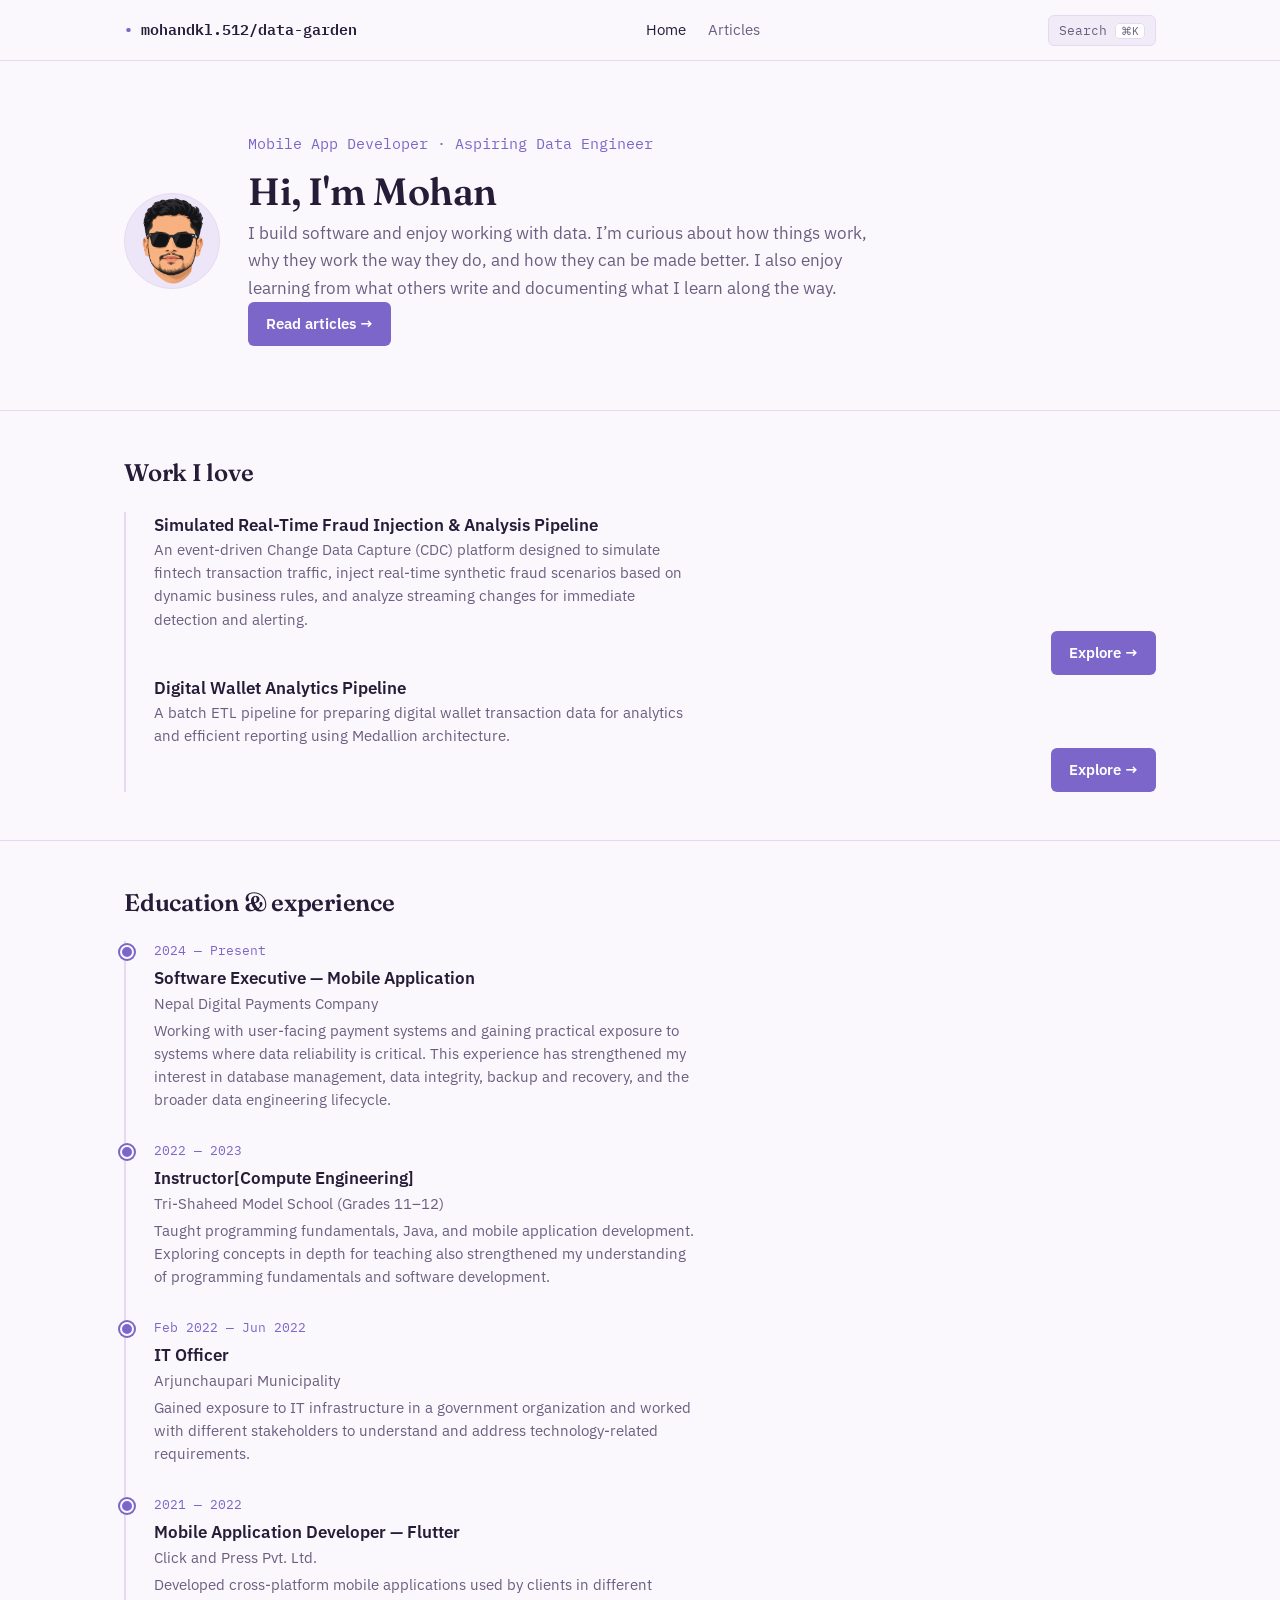
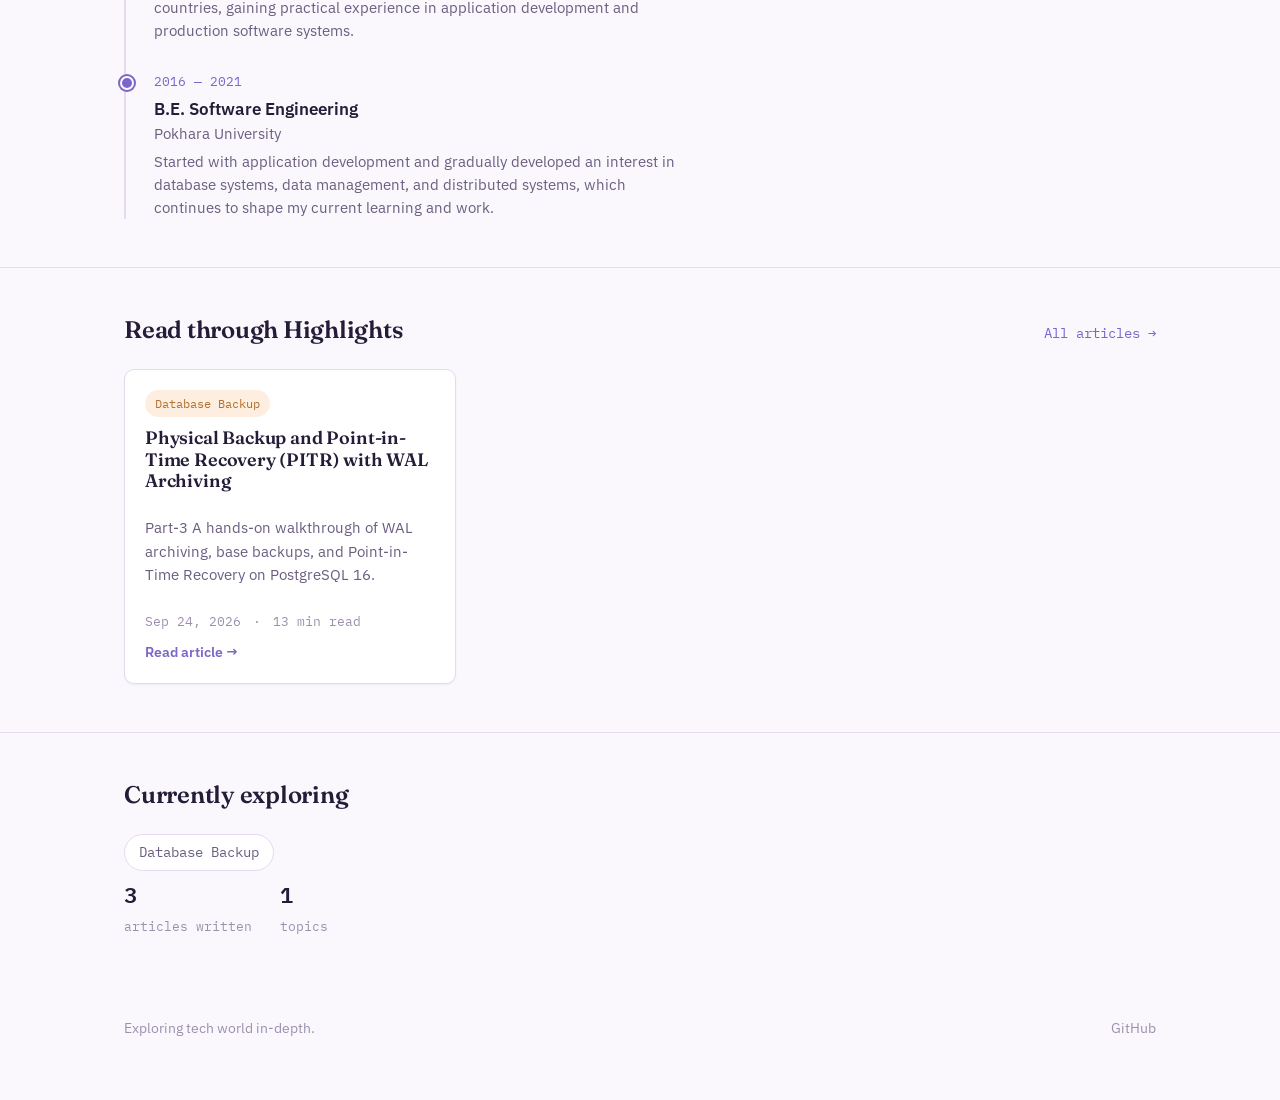
==== index.html @ 6435a948 "v1.0 First Commit." ====
<!doctype html>
<html lang="en">

<head>
    <meta charset="utf-8">
    <meta name="viewport" content="width=device-width, initial-scale=1">
    <title>Home — Data Garden</title>
    <meta name="description" content="A personal notebook on database systems, and  data engineering">
    <link rel="icon" href="data:,">
    <link rel="preconnect" href="https://fonts.googleapis.com">
    <link rel="preconnect" href="https://fonts.gstatic.com" crossorigin>
    <link
        href="https://fonts.googleapis.com/css2?family=Fraunces:opsz,wght@9..144,500;9..144,600&family=IBM+Plex+Sans:wght@400;500;600&family=IBM+Plex+Mono:wght@400;500;600&display=swap"
        rel="stylesheet">
    <link rel="stylesheet" href="assets/css/style.css">
</head>

<body>
    <a class="skip-link" href="#main">Skip to content</a>

    <nav class="site-nav">
        <div class="wrap">
            <a class="brand" href="index.html"><span class="dot">&bull;</span> mohandkl.512/data-garden</a>
            <div class="nav-links">
                <a href="index.html" class="active">Home</a>
                <a href="articles.html">Articles</a>
                <!-- <a href="about.html">About</a> -->
            </div>
            <button class="nav-search-btn" type="button" aria-label="Search articles">
                Search <span class="hint"><kbd>&#8984;K</kbd></span>
            </button>
            <button class="nav-toggle" type="button" aria-label="Toggle menu">&#9776;</button>
        </div>
    </nav>

    <main id="main">

        <!-- ---------------- Hero ---------------- -->
        <section class="hero">
            <div class="wrap">
                <img class="avatar" src="assets/images/profile.png" alt="Portrait illustration">
                <div>
                    <p class="role">Mobile App Developer &middot; Aspiring Data Engineer</p>
                    <h1>Hi, I'm Mohan</h1>
                    <div>
                        <p class="lede">
                            I build software and enjoy working with data. I’m curious about how
                            things work, why they work the way they do, and how they can be made better. I also enjoy
                            learning from what others write and documenting what I learn along the way.
                            <a class="btn" href="articles.html">Read articles &rarr;</a>
                    </div>
                </div>
        </section>
        <section class="block">
            <div class="wrap">
                <div class="block-head">
                    <h2>Work I love</h2>
                </div>
                <ol class="timeline" style="list-style:none; margin:0;">
                    <li>
                        <div class="timeline-title">Simulated Real-Time Fraud Injection & Analysis Pipeline</div>
                        <div class="timeline-desc">
                            An event-driven Change Data Capture (CDC) platform designed to simulate fintech transaction
                            traffic, inject real-time synthetic fraud scenarios based on dynamic business rules, and
                            analyze streaming changes for immediate detection and alerting.
                        </div>
                    </li>
                    <div style="text-align: right;">
                        <a class="btn" href="project.html?file=works/fraud_detection_system.md">Explore
                            &rarr;</a>
                    </div>
                </ol>
                <ol class="timeline" style="list-style:none; margin:0;">
                    <li>
                        <div class="timeline-title">Digital Wallet Analytics Pipeline</div>
                        <div class="timeline-desc">
                            A batch ETL pipeline for preparing digital wallet transaction data for analytics and
                            efficient reporting using Medallion architecture.
                        </div>
                    </li>
                    <div style="text-align: right;">
                        <a class="btn" href="project.html?file=works/live_digital_wallet_analytics_pipeline.md">Explore
                            &rarr;</a>
                    </div>
                </ol>

            </div>
        </section>

        <!-- ---------------- Timeline ---------------- -->
        <section class="block">
            <div class="wrap">
                <div class="block-head">
                    <h2>Education &amp; experience</h2>
                </div>
                <ol class="timeline" style="list-style:none; margin:0;">
                    <li class="timeline-item">
                        <div class="timeline-period">2024 — Present</div>
                        <div class="timeline-title">Software Executive — Mobile Application</div>
                        <div class="timeline-org">Nepal Digital Payments Company</div>
                        <div class="timeline-desc">
                            Working with user-facing payment systems and gaining practical exposure to systems where
                            data reliability is critical. This experience has strengthened my interest in database
                            management, data integrity, backup and recovery, and the broader data engineering lifecycle.
                        </div>
                    </li>
                    <li class="timeline-item">
                        <div class="timeline-period">2022 — 2023</div>
                        <div class="timeline-title">Instructor[Compute Engineering]</div>
                        <div class="timeline-org">Tri-Shaheed Model School (Grades 11–12)</div>
                        <div class="timeline-desc">
                            Taught programming fundamentals, Java, and mobile application development. Exploring
                            concepts in depth for teaching also strengthened my understanding of programming
                            fundamentals and software development.
                        </div>
                    </li>

                    <li class="timeline-item">
                        <div class="timeline-period">Feb 2022 — Jun 2022</div>
                        <div class="timeline-title">IT Officer</div>
                        <div class="timeline-org">Arjunchaupari Municipality</div>
                        <div class="timeline-desc">
                            Gained exposure to IT infrastructure in a government organization and worked with
                            different stakeholders to understand and address technology-related requirements.
                        </div>
                    </li>

                    <li class="timeline-item">
                        <div class="timeline-period">2021 — 2022</div>
                        <div class="timeline-title">Mobile Application Developer — Flutter</div>
                        <div class="timeline-org">Click and Press Pvt. Ltd.</div>
                        <div class="timeline-desc">
                            Developed cross-platform mobile applications used by clients in different countries,
                            gaining practical experience in application development and production software systems.
                        </div>
                    </li>

                    <li class="timeline-item">
                        <div class="timeline-period">2016 — 2021</div>
                        <div class="timeline-title">B.E. Software Engineering</div>
                        <div class="timeline-org">Pokhara University</div>
                        <div class="timeline-desc">
                            Started with application development and gradually developed an interest in database
                            systems, data management, and distributed systems, which continues to shape my current
                            learning and work.
                        </div>
                    </li>

                </ol>

            </div>
        </section>

        <!-- ---------------- Highlights ---------------- -->
        <section class="block">
            <div class="wrap">
                <div class="block-head">
                    <h2>Read through Highlights</h2>
                    <a class="meta-link" href="articles.html">All articles &rarr;</a>
                </div>
                <div class="card-grid" id="highlights-grid">
                    <div class="loading-hint">Loading articles&hellip;</div>
                </div>
            </div>
        </section>

        <!-- ---------------- Exploring / stats ---------------- -->
        <section class="block">
            <div class="wrap">
                <div class="block-head">
                    <h2>Currently exploring</h2>
                </div>
                <div class="tag-cloud" id="exploring-tags"></div>
                <div class="stat-row">
                    <div class="stat"><span class="num" id="stat-articles">&mdash;</span><br><span
                            class="label">articles written</span></div>
                    <div class="stat"><span class="num" id="stat-categories">&mdash;</span><br><span
                            class="label">topics</span></div>
                </div>
            </div>
        </section>

    </main>

    <footer class="site-footer">
        <div class="wrap" style="display:flex; justify-content:space-between; width:100%; flex-wrap:wrap; gap:10px;">
            <span>Exploring tech world in-depth.</span>
            <span><a href="https://github.com/MohanDhakal" target="_blank" rel="noopener">GitHub</a></span>
        </div>
    </footer>

    <div class="search-overlay">
        <div class="search-panel">
            <div class="search-input-row">
                <span aria-hidden="true">&#128269;</span>
                <input class="search-input" type="text" placeholder="Search articles..." aria-label="Search articles">
                <span class="esc">ESC</span>
            </div>
            <div class="search-results"></div>
        </div>
    </div>

    <script src="assets/js/utils.js"></script>
    <script src="assets/js/home.js"></script>
</body>

</html>
---- assets/css/style.css ----
/* ============================================================
   Design tokens
   Palette: paper background, deep ink, garden-green accent,
   mustard secondary for playful highlights.
   Type: Fraunces (display/headings) + IBM Plex Sans (body)
         + IBM Plex Mono (code, meta, labels).
   ============================================================ */

:root {
    --bg: #faf8fc;
    --bg-raised: #f1ebf8;
    --bg-card: #ffffff;
    --ink: #251c38;
    --ink-soft: #6b5e80;
    --ink-faint: #9c90ae;
    --line: #e5daf1;
    --line-strong: #cdb9e3;
    --accent: #7c66c9;
    --accent-ink: #ffffff;
    --accent-soft: #ede6f9;
    --gold: #a1608f;
    --gold-soft: #f6e9f2;
    --code-bg: #f2edf8;
    --shadow: 0 1px 2px rgba(37, 28, 56, 0.06);
    --shadow-hover: 0 6px 22px rgba(37, 28, 56, 0.10);
    --radius: 10px;
    --radius-sm: 6px;
    --content-width: 68ch;
    --page-width: 1080px;
    --font-display: "Fraunces", Georgia, "Times New Roman", serif;
    --font-body: "IBM Plex Sans", -apple-system, BlinkMacSystemFont, "Segoe UI", sans-serif;
    --font-mono: "IBM Plex Mono", ui-monospace, SFMono-Regular, Menlo, Consolas, monospace;
}

@media (prefers-color-scheme: dark) {
    :root {
        --bg: #17131f;
        --bg-raised: #1e1828;
        --bg-card: #1e1828;
        --ink: #ece6f5;
        --ink-soft: #b7a9cc;
        --ink-faint: #86799f;
        --line: #2c2438;
        --line-strong: #3d3250;
        --accent: #a58cf5;
        --accent-ink: #17131f;
        --accent-soft: #251d38;
        --gold: #cf8fbb;
        --gold-soft: #2c2030;
        --code-bg: #1c1626;
        --shadow: 0 1px 2px rgba(0, 0, 0, 0.35);
        --shadow-hover: 0 8px 26px rgba(0, 0, 0, 0.45);
    }
}

* {
    box-sizing: border-box;
}

html {
    scroll-behavior: smooth;
}

@media (prefers-reduced-motion: reduce) {
    html {
        scroll-behavior: auto;
    }

    *,
    *::before,
    *::after {
        animation-duration: 0.01ms !important;
        animation-iteration-count: 1 !important;
        transition-duration: 0.01ms !important;
        scroll-behavior: auto !important;
    }
}

body {
    margin: 0;
    background: var(--bg);
    color: var(--ink);
    font-family: var(--font-body);
    font-size: 16px;
    line-height: 1.6;
    -webkit-font-smoothing: antialiased;
}

img {
    max-width: 100%;
    display: block;
}

a {
    color: var(--accent);
    text-decoration: none;
}

a:hover {
    text-decoration: underline;
}

:focus-visible {
    outline: 2px solid var(--accent);
    outline-offset: 2px;
    border-radius: 3px;
}

h1,
h2,
h3,
h4 {
    font-family: var(--font-display);
    font-weight: 600;
    line-height: 1.2;
    margin: 0 0 0.5em;
    letter-spacing: -0.01em;
}

.wrap {
    max-width: var(--page-width);
    margin: 0 auto;
    padding: 0 24px;
}

/* ---------------- Nav ---------------- */

.site-nav {
    border-bottom: 1px solid var(--line);
    background: var(--bg);
    position: sticky;
    top: 0;
    z-index: 40;
}

.site-nav .wrap {
    display: flex;
    align-items: center;
    justify-content: space-between;
    height: 60px;
    gap: 16px;
}

.brand {
    font-family: var(--font-mono);
    font-weight: 600;
    font-size: 15px;
    color: var(--ink);
    display: flex;
    align-items: center;
    gap: 8px;
}

.brand:hover {
    text-decoration: none;
}

.brand .dot {
    color: var(--accent);
}

.nav-links {
    display: flex;
    align-items: center;
    gap: 22px;
    font-size: 14.5px;
}

.nav-links a {
    color: var(--ink-soft);
}

.nav-links a.active,
.nav-links a:hover {
    color: var(--ink);
    text-decoration: none;
}

.nav-search-btn {
    font-family: var(--font-mono);
    font-size: 13px;
    color: var(--ink-soft);
    background: var(--bg-raised);
    border: 1px solid var(--line);
    border-radius: var(--radius-sm);
    padding: 6px 10px;
    cursor: pointer;
    display: flex;
    align-items: center;
    gap: 8px;
}

.nav-search-btn:hover {
    border-color: var(--line-strong);
    color: var(--ink);
}

.nav-search-btn kbd {
    font-family: var(--font-mono);
    background: var(--bg-card);
    border: 1px solid var(--line);
    border-radius: 4px;
    padding: 0 5px;
    font-size: 11px;
}

.nav-toggle {
    display: none;
    background: none;
    border: 1px solid var(--line);
    border-radius: var(--radius-sm);
    width: 38px;
    height: 38px;
    font-size: 18px;
    cursor: pointer;
    color: var(--ink);
}

@media (max-width: 720px) {
    .nav-links {
        display: none;
        position: absolute;
        top: 60px;
        left: 0;
        right: 0;
        background: var(--bg);
        border-bottom: 1px solid var(--line);
        flex-direction: column;
        align-items: flex-start;
        padding: 14px 24px 20px;
        gap: 14px;
    }

    .nav-links.open {
        display: flex;
    }

    .nav-toggle {
        display: block;
    }

    .nav-search-btn span.hint {
        display: none;
    }
}

/* ---------------- Hero ---------------- */

.hero {
    padding: 56px 0 44px;
    border-bottom: 1px solid var(--line);
}

.hero .wrap {
    display: grid;
    grid-template-columns: 96px 1fr;
    gap: 28px;
    align-items: center;
}

.avatar {
    width: 96px;
    height: 96px;
    border-radius: 50%;
    border: 1px solid var(--line);
    background: var(--accent-soft);
}

.hero h1 {
    font-size: clamp(28px, 4vw, 38px);
    margin-bottom: 6px;
}

.hero .role {
    font-family: var(--font-mono);
    color: var(--accent);
    font-size: 14.5px;
    margin-bottom: 14px;
}

.hero p.lede {
    max-width: 62ch;
    color: var(--ink-soft);
    font-size: 17px;
    margin: 0 0 20px;
}

.btn {
    display: inline-flex;
    align-items: center;
    gap: 8px;
    background: var(--accent);
    color: var(--accent-ink);
    font-weight: 600;
    padding: 10px 18px;
    border-radius: var(--radius-sm);
    font-size: 15px;
    border: none;
    cursor: pointer;
}

.btn:hover {
    text-decoration: none;
    filter: brightness(1.06);
}

.btn-ghost {
    background: transparent;
    color: var(--ink);
    border: 1px solid var(--line-strong);
}

@media (max-width: 560px) {
    .hero .wrap {
        grid-template-columns: 64px 1fr;
        gap: 16px;
    }

    .avatar {
        width: 64px;
        height: 64px;
    }
}

/* ---------------- Sections ---------------- */

section.block {
    padding: 48px 0;
    border-bottom: 1px solid var(--line);
}

section.block:last-of-type {
    border-bottom: none;
}

.block-head {
    display: flex;
    align-items: baseline;
    justify-content: space-between;
    gap: 16px;
    margin-bottom: 24px;
}

.block-head h2 {
    font-size: 24px;
    margin: 0;
}

.block-head .meta-link {
    font-size: 14px;
    font-family: var(--font-mono);
}

/* ---------------- Currently working on ---------------- */

.project-grid {
    display: grid;
    grid-template-columns: repeat(auto-fill, minmax(280px, 1fr));
    gap: 18px;
}

.project-card {
    background: var(--bg-card);
    border: 1px solid var(--line);
    border-radius: var(--radius);
    padding: 20px;
    box-shadow: var(--shadow);
}

.project-card-head {
    display: flex;
    align-items: center;
    justify-content: space-between;
    gap: 10px;
    margin-bottom: 8px;
}

.project-card h3 {
    font-size: 17px;
    margin: 0;
}

.status-pill {
    font-family: var(--font-mono);
    font-size: 11.5px;
    padding: 3px 9px;
    border-radius: 100px;
    white-space: nowrap;
    background: var(--accent-soft);
    color: var(--accent);
    display: inline-flex;
    align-items: center;
    gap: 5px;
}

.status-pill::before {
    content: "";
    width: 6px;
    height: 6px;
    border-radius: 50%;
    background: currentColor;
}

.project-card p.desc {
    color: var(--ink-soft);
    font-size: 14.5px;
    margin: 0 0 14px;
}

.project-tags {
    display: flex;
    flex-wrap: wrap;
    gap: 7px;
}

.project-tags span {
    font-family: var(--font-mono);
    font-size: 11.5px;
    color: var(--ink-faint);
    border: 1px solid var(--line);
    border-radius: 5px;
    padding: 3px 7px;
}

/* ---------------- Timeline ---------------- */

.timeline {
    position: relative;
    padding-left: 28px;
    border-left: 2px solid var(--line);
}

.timeline-item {
    position: relative;
    padding-bottom: 30px;
}

.timeline-item:last-child {
    padding-bottom: 0;
}

.timeline-item::before {
    content: "";
    position: absolute;
    left: -34px;
    top: 4px;
    width: 10px;
    height: 10px;
    border-radius: 50%;
    background: var(--accent);
    border: 2px solid var(--bg);
    box-shadow: 0 0 0 2px var(--accent);
}

.timeline-period {
    font-family: var(--font-mono);
    font-size: 13px;
    color: var(--accent);
    margin-bottom: 3px;
}

.timeline-title {
    font-weight: 600;
    font-size: 16.5px;
}

.timeline-org {
    color: var(--ink-soft);
    font-size: 14.5px;
    margin-bottom: 4px;
}

.timeline-desc {
    color: var(--ink-soft);
    font-size: 14.5px;
    max-width: 60ch;
}

/* ---------------- Article cards ---------------- */

.card-grid {
    display: grid;
    grid-template-columns: repeat(auto-fill, minmax(260px, 1fr));
    gap: 18px;
}

.card {
    background: var(--bg-card);
    border: 1px solid var(--line);
    border-radius: var(--radius);
    padding: 20px;
    display: flex;
    flex-direction: column;
    gap: 10px;
    box-shadow: var(--shadow);
    transition: transform 0.15s ease, box-shadow 0.15s ease, border-color 0.15s ease;
}

.card:hover {
    transform: translateY(-2px);
    box-shadow: var(--shadow-hover);
    border-color: var(--line-strong);
}

.badge {
    display: inline-flex;
    align-self: flex-start;
    font-family: var(--font-mono);
    font-size: 12px;
    padding: 3px 9px;
    border-radius: 100px;
    background: var(--accent-soft);
    color: var(--accent);
    border: 1px solid transparent;
}

.badge.tone-1 {
    background: var(--accent-soft);
    color: var(--accent);
}

.badge.tone-2 {
    background: var(--gold-soft);
    color: var(--gold);
}

.badge.tone-3 {
    background: #e6f1ef;
    color: #3a8f7f;
}

.badge.tone-4 {
    background: #fdeee0;
    color: #b3702e;
}

@media (prefers-color-scheme: dark) {
    .badge.tone-3 {
        background: #16241f;
        color: #6fc4ae;
    }

    .badge.tone-4 {
        background: #2c2013;
        color: #e0a662;
    }
}

.card h3 {
    font-size: 18px;
    margin: 0;
}

.card h3 a {
    color: var(--ink);
}

.card h3 a:hover {
    color: var(--accent);
    text-decoration: none;
}

.card .excerpt {
    color: var(--ink-soft);
    font-size: 14.5px;
    flex: 1;
}

.card-meta {
    display: flex;
    align-items: center;
    gap: 10px;
    font-family: var(--font-mono);
    font-size: 12.5px;
    color: var(--ink-faint);
}

.card-meta .dot::before {
    content: "\00b7";
    margin: 0 2px;
}

.card .read-link {
    font-size: 14px;
    font-weight: 600;
}

/* ---------------- Exploring / footer strip ---------------- */

.tag-cloud {
    display: flex;
    flex-wrap: wrap;
    gap: 10px;
}

.tag-pill {
    font-family: var(--font-mono);
    font-size: 13.5px;
    padding: 7px 14px;
    border: 1px solid var(--line);
    border-radius: 100px;
    color: var(--ink-soft);
    background: var(--bg-card);
}

.stat-row {
    display: flex;
    gap: 28px;
    flex-wrap: wrap;
    margin-top: 6px;
}

.stat {
    font-family: var(--font-mono);
}

.stat .num {
    font-size: 22px;
    color: var(--ink);
    font-weight: 600;
}

.stat .label {
    font-size: 12.5px;
    color: var(--ink-faint);
}

footer.site-footer {
    padding: 32px 0 60px;
    color: var(--ink-faint);
    font-size: 13.5px;
    display: flex;
    justify-content: space-between;
    flex-wrap: wrap;
    gap: 10px;
}

footer.site-footer a {
    color: var(--ink-faint);
}

/* ---------------- Articles listing page ---------------- */

.filter-row {
    display: flex;
    flex-wrap: wrap;
    gap: 8px;
    margin-bottom: 28px;
}

.filter-chip {
    font-family: var(--font-mono);
    font-size: 13.5px;
    padding: 7px 13px;
    border-radius: 100px;
    border: 1px solid var(--line);
    background: var(--bg-card);
    color: var(--ink-soft);
    cursor: pointer;
}

.filter-chip.active {
    background: var(--ink);
    border-color: var(--ink);
    color: var(--bg);
}

@media (prefers-color-scheme: dark) {
    .filter-chip.active {
        background: var(--accent);
        border-color: var(--accent);
        color: var(--accent-ink);
    }
}

.page-head {
    padding: 40px 0 8px;
}

.page-head h1 {
    font-size: 30px;
}

.page-head p {
    color: var(--ink-soft);
    margin-top: 0;
}

.empty-state {
    text-align: center;
    padding: 60px 20px;
    color: var(--ink-faint);
    font-family: var(--font-mono);
    font-size: 14.5px;
}

/* ---------------- Search overlay ---------------- */

.search-overlay {
    position: fixed;
    inset: 0;
    background: rgba(20, 22, 20, 0.45);
    display: none;
    align-items: flex-start;
    justify-content: center;
    padding-top: 12vh;
    z-index: 100;
}

.search-overlay.open {
    display: flex;
}

.search-panel {
    background: var(--bg-card);
    border: 1px solid var(--line);
    border-radius: var(--radius);
    width: min(600px, 90vw);
    box-shadow: var(--shadow-hover);
    overflow: hidden;
}

.search-input-row {
    display: flex;
    align-items: center;
    gap: 10px;
    padding: 14px 16px;
    border-bottom: 1px solid var(--line);
}

.search-input-row input {
    border: none;
    outline: none;
    font-size: 16px;
    flex: 1;
    background: transparent;
    color: var(--ink);
    font-family: var(--font-body);
}

.search-input-row .esc {
    font-family: var(--font-mono);
    font-size: 11px;
    color: var(--ink-faint);
    border: 1px solid var(--line);
    border-radius: 4px;
    padding: 2px 6px;
}

.search-results {
    max-height: 50vh;
    overflow-y: auto;
}

.search-result {
    display: block;
    padding: 12px 16px;
    border-bottom: 1px solid var(--line);
    color: var(--ink);
}

.search-result:hover,
.search-result.active {
    background: var(--bg-raised);
    text-decoration: none;
}

.search-result .sr-title {
    font-weight: 600;
    font-size: 15px;
}

.search-result .sr-meta {
    font-family: var(--font-mono);
    font-size: 12px;
    color: var(--ink-faint);
    margin-top: 2px;
}

.search-empty {
    padding: 20px 16px;
    color: var(--ink-faint);
    font-size: 14px;
}

/* ---------------- Article reader ---------------- */

.progress-bar {
    position: fixed;
    top: 0;
    left: 0;
    height: 3px;
    background: var(--accent);
    width: 0%;
    z-index: 60;
    transition: width 0.1s linear;
}

.breadcrumb {
    font-family: var(--font-mono);
    font-size: 13px;
    color: var(--ink-faint);
    margin: 28px 0 18px;
}

.breadcrumb a {
    color: var(--ink-faint);
}

.article-layout {
    display: grid;
    grid-template-columns: minmax(0, 1fr) 260px;
    gap: 48px;
    align-items: start;
    padding-bottom: 70px;
}

.article-header h1 {
    font-size: clamp(26px, 3.6vw, 36px);
    max-width: 26ch;
}

.article-header .subtitle {
    color: var(--ink-soft);
    font-size: 17px;
    margin: 6px 0 18px;
    max-width: 60ch;
}

.article-header .card-meta {
    margin-bottom: 10px;
}

.article-body {
    max-width: var(--content-width);
    font-size: 16.5px;
}

.article-body h2 {
    font-size: 23px;
    margin-top: 2.1em;
    padding-top: 4px;
}

.article-body h3 {
    font-size: 18.5px;
    margin-top: 1.8em;
}

.article-body p {
    margin: 0 0 1.15em;
    color: var(--ink);
}

.article-body ul,
.article-body ol {
    margin: 0 0 1.15em;
    padding-left: 1.3em;
}

.article-body li {
    margin-bottom: 0.4em;
}

.article-body a {
    text-decoration: underline;
    text-underline-offset: 2px;
}

.article-body strong {
    font-weight: 600;
}

.article-body blockquote {
    margin: 1.4em 0;
    padding: 4px 0 4px 18px;
    border-left: 3px solid var(--accent);
    color: var(--ink-soft);
    font-style: italic;
}

.article-body code {
    font-family: var(--font-mono);
    background: var(--code-bg);
    padding: 2px 6px;
    border-radius: 4px;
    font-size: 0.88em;
}

.article-body pre {
    background: var(--code-bg);
    border: 1px solid var(--line);
    border-radius: var(--radius-sm);
    padding: 14px 16px;
    overflow-x: auto;
    margin: 1.4em 0;
}

.article-body pre code {
    background: none;
    padding: 0;
    font-size: 13.5px;
    line-height: 1.55;
}

.article-body img {
    border-radius: var(--radius-sm);
    border: 1px solid var(--line);
    margin: 0;
}

.article-body figure {
    margin: 1.6em 0;
}

.article-body figcaption {
    font-family: var(--font-mono);
    font-size: 12.5px;
    color: var(--ink-faint);
    text-align: center;
    margin-top: 8px;
}

.article-body table {
    border-collapse: collapse;
    width: 100%;
    margin: 1.4em 0;
    font-size: 14.5px;
}

.article-body th,
.article-body td {
    border: 1px solid var(--line);
    padding: 8px 10px;
    text-align: left;
}

.article-body th {
    background: var(--bg-raised);
    font-family: var(--font-mono);
    font-weight: 600;
}

.article-body hr {
    border: none;
    border-top: 1px solid var(--line);
    margin: 2.4em 0;
}

.article-sidebar {
    position: sticky;
    top: 84px;
}

.sidebar-title {
    font-family: var(--font-mono);
    font-size: 12.5px;
    color: var(--ink-faint);
    margin-bottom: 12px;
}

.related-list {
    display: flex;
    flex-direction: column;
    gap: 14px;
}

.related-item {
    display: block;
    padding: 12px 14px;
    border: 1px solid var(--line);
    border-radius: var(--radius-sm);
    color: var(--ink);
}

.related-item:hover {
    border-color: var(--accent);
    text-decoration: none;
    background: var(--bg-raised);
}

.related-item .ri-title {
    font-size: 14.5px;
    font-weight: 600;
    margin-bottom: 4px;
}

.related-item .ri-meta {
    font-family: var(--font-mono);
    font-size: 11.5px;
    color: var(--ink-faint);
}

@media (max-width: 880px) {
    .article-layout {
        grid-template-columns: 1fr;
        gap: 36px;
    }

    .article-sidebar {
        position: static;
    }
}

/* ---------------- Utility ---------------- */

.skip-link {
    position: absolute;
    left: -999px;
    top: 0;
    background: var(--ink);
    color: var(--bg);
    padding: 10px 16px;
    z-index: 200;
    border-radius: 0 0 6px 0;
}

.skip-link:focus {
    left: 0;
}

.loading-hint {
    font-family: var(--font-mono);
    color: var(--ink-faint);
    font-size: 14px;
    padding: 40px 0;
}

.section-eyebrow {
    font-family: var(--font-mono);
    color: var(--ink-faint);
    font-size: 13px;
    margin-bottom: 6px;
}
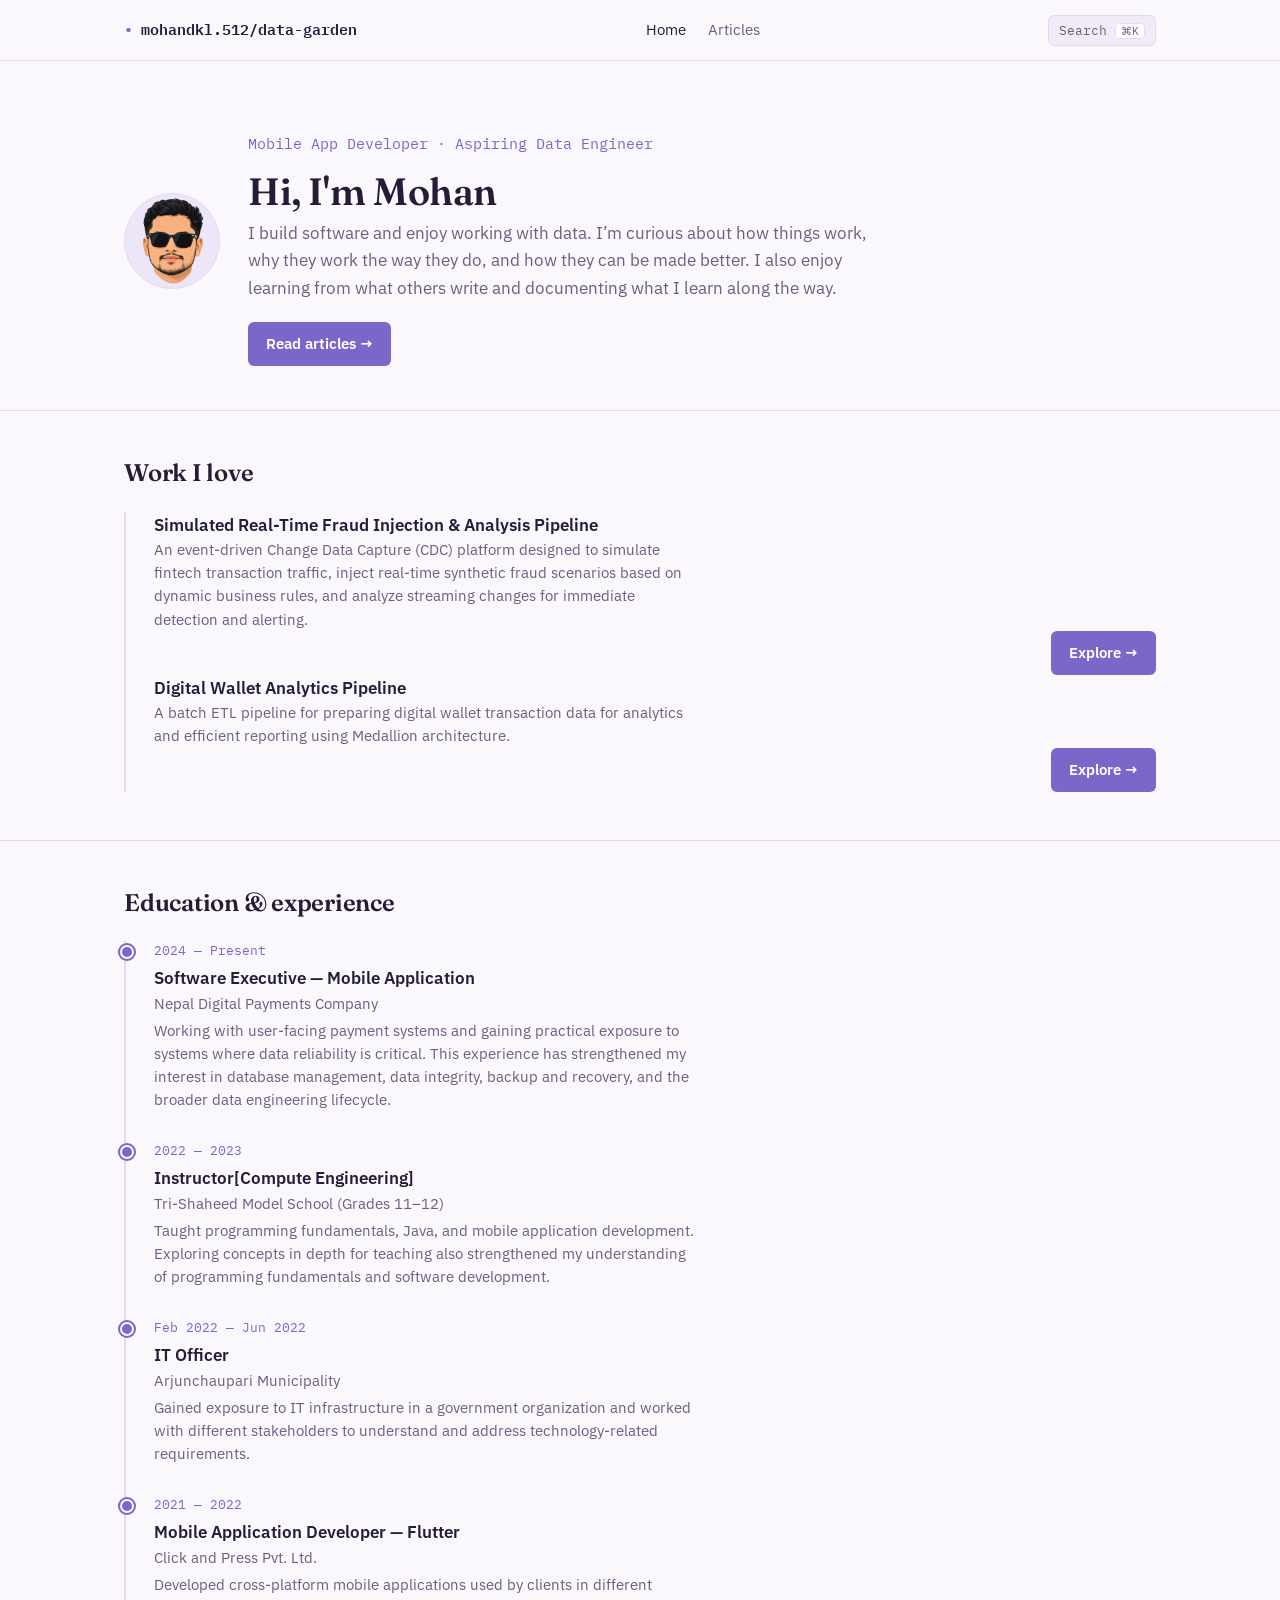
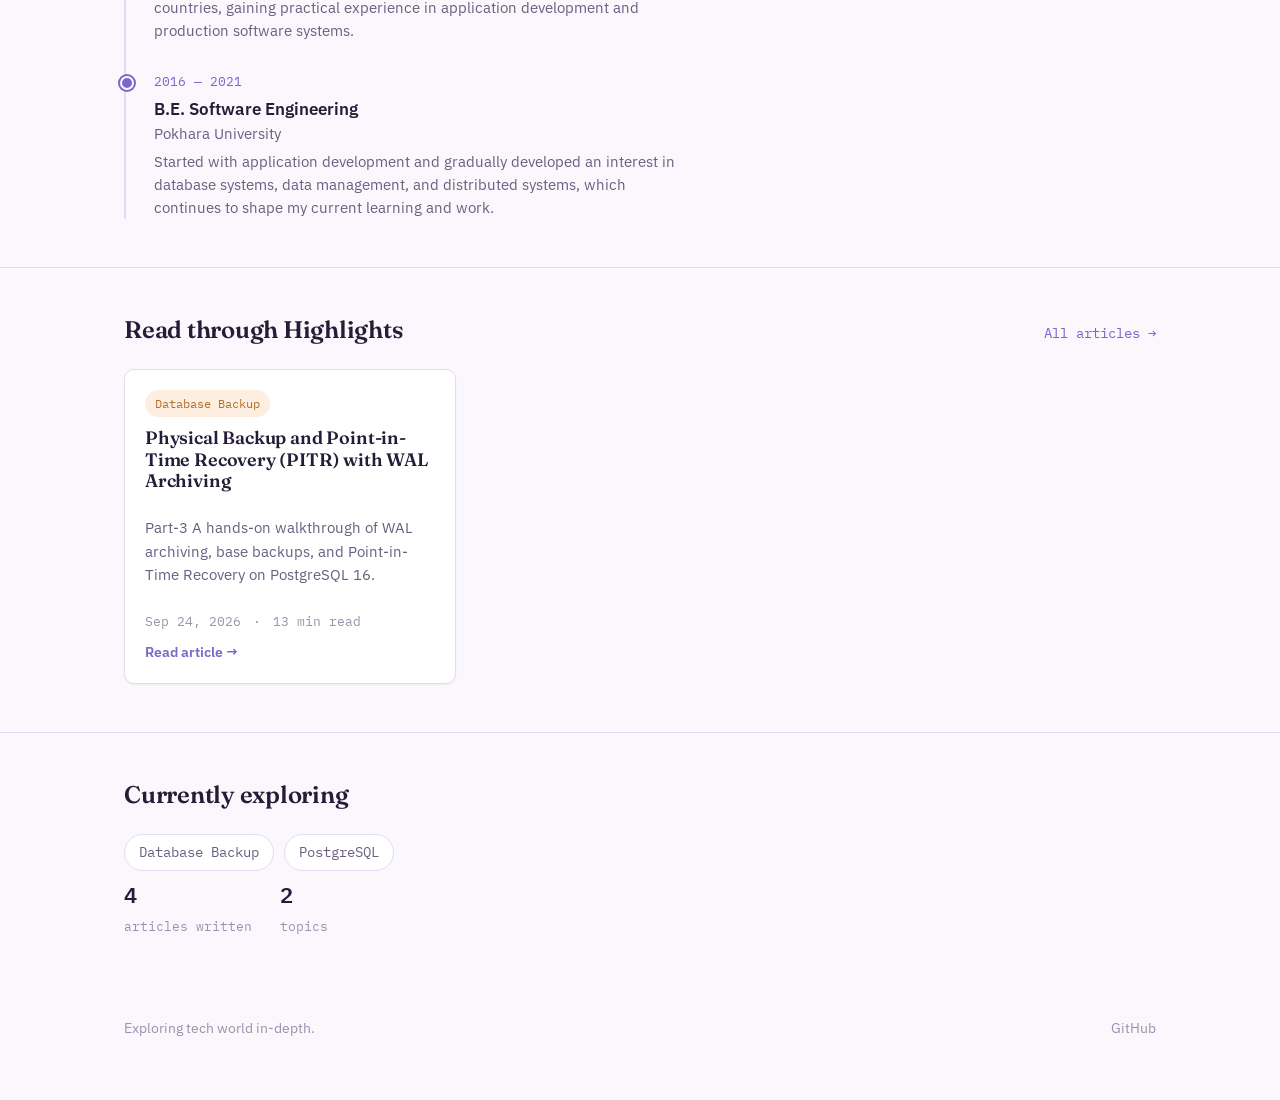
==== commit 76b7f811: "added new article Client Authentication in Postgres[Unix-domain socket and TCP/IP connection)." ====
--- a/index.html
+++ b/index.html
@@ -47,8 +47,9 @@
                             I build software and enjoy working with data. I’m curious about how
                             things work, why they work the way they do, and how they can be made better. I also enjoy
                             learning from what others write and documenting what I learn along the way.
-                            <a class="btn" href="articles.html">Read articles &rarr;</a>
+
                     </div>
+                    <a class="btn" href="articles.html">Read articles &rarr;</a>
                 </div>
         </section>
         <section class="block">
